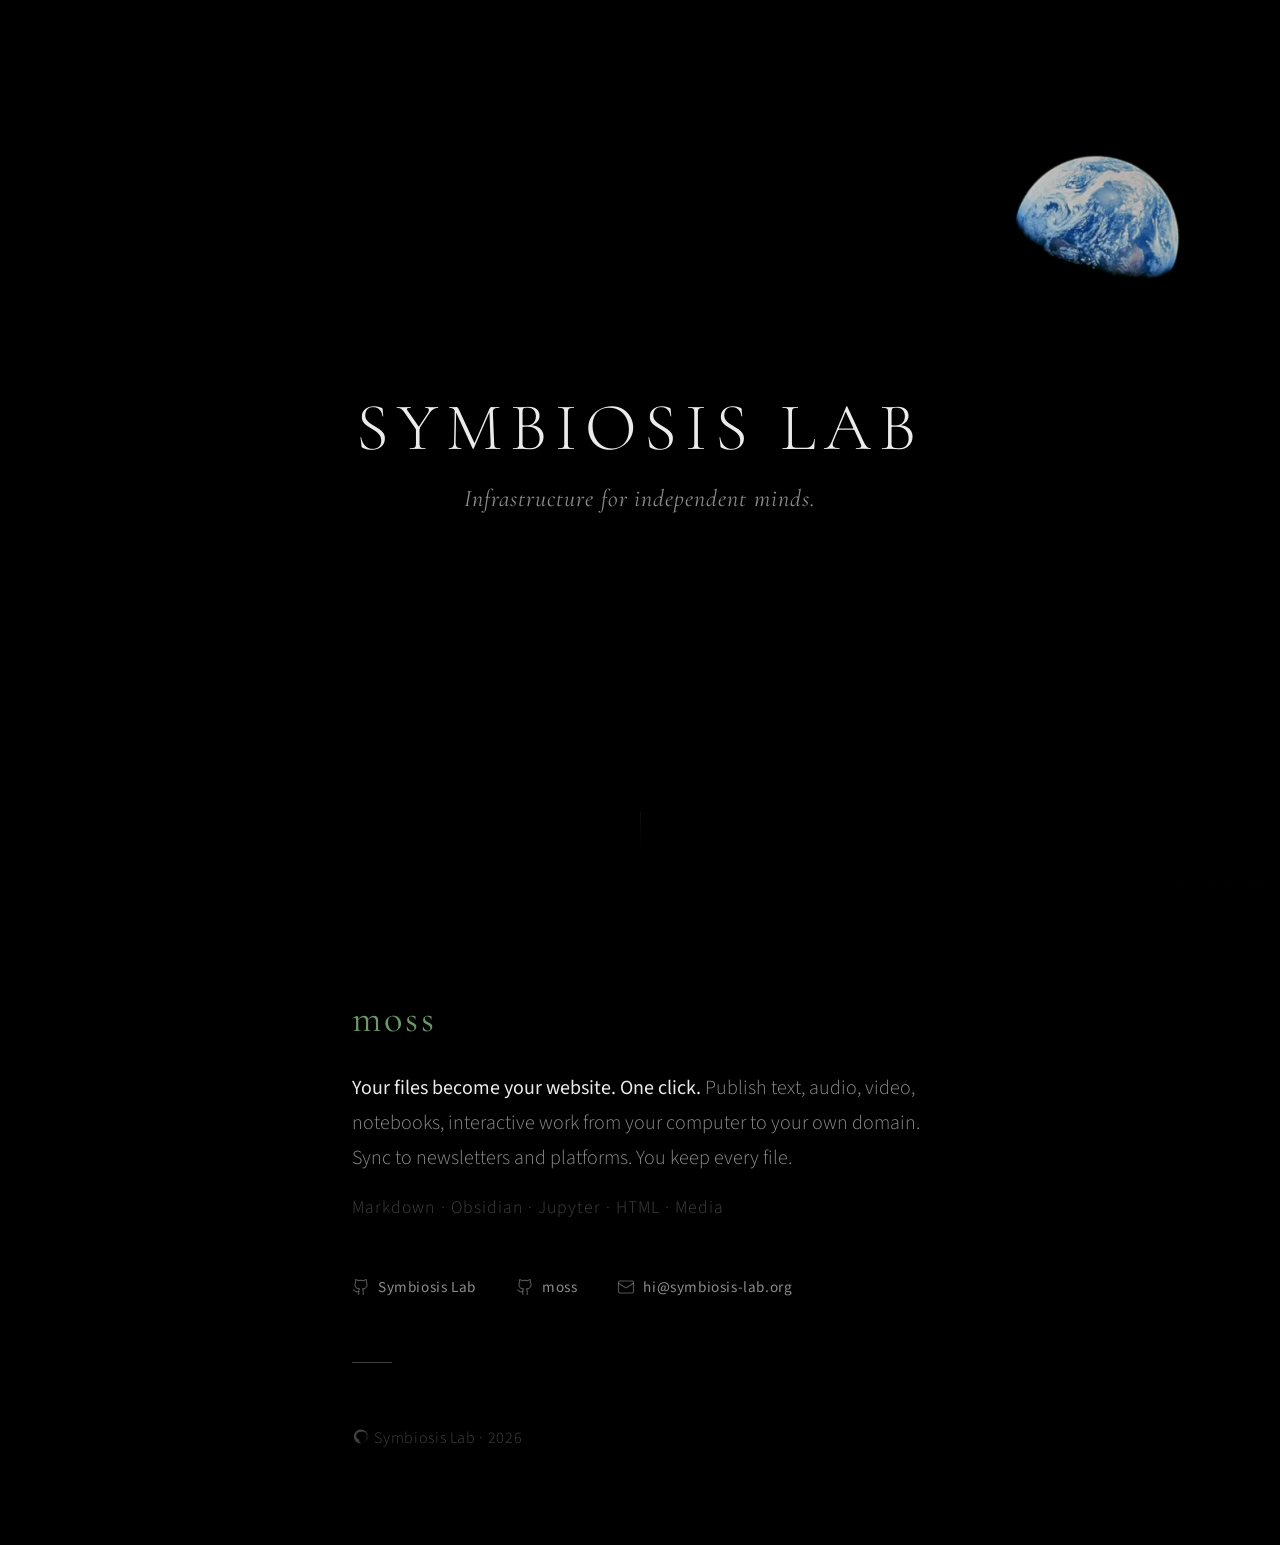
==== index.html @ ee3765fc "Increase mobile Ken Burns drift range for more visible motion Co-Authored-By: Claude Opus 4.6 (1M co" ====
<!DOCTYPE html>
<html lang="en">
<head>
<meta charset="UTF-8">
<meta name="viewport" content="width=device-width, initial-scale=1.0">
<title>Symbiosis Lab</title>
<meta name="description" content="Infrastructure for independent minds. Publish from your files to the world.">
<link rel="canonical" href="https://symbiosis-lab.org/">
<meta name="theme-color" content="#000000">
<meta property="og:title" content="Symbiosis Lab">
<meta property="og:description" content="Infrastructure for independent minds.">
<meta property="og:type" content="website">
<meta property="og:image" content="https://symbiosis-lab.org/og-image.jpg">
<meta property="og:url" content="https://symbiosis-lab.org">
<meta property="og:site_name" content="Symbiosis Lab">
<meta name="twitter:card" content="summary_large_image">
<meta name="twitter:title" content="Symbiosis Lab">
<meta name="twitter:description" content="Infrastructure for independent minds.">
<meta name="twitter:image" content="https://symbiosis-lab.org/og-image.jpg">
<script type="application/ld+json">
{"@context":"https://schema.org","@type":"Organization","name":"Symbiosis Lab","url":"https://symbiosis-lab.org","description":"Infrastructure for independent minds.","sameAs":["https://github.com/Symbiosis-Lab"]}
</script>
<link rel="icon" type="image/svg+xml" href="favicon.svg">
<link rel="icon" type="image/png" sizes="32x32" href="favicon-32.png">
<link rel="apple-touch-icon" href="apple-touch-icon.png">
<link rel="preconnect" href="https://fonts.googleapis.com">
<link rel="preconnect" href="https://fonts.gstatic.com" crossorigin>
<link href="https://fonts.googleapis.com/css2?family=Cormorant+Garamond:ital,wght@0,300;0,400;0,500;1,300;1,400&family=Source+Sans+3:wght@300;400;500&display=swap" rel="stylesheet">
<style>
  *, *::before, *::after { box-sizing: border-box; margin: 0; padding: 0; }

  :root {
    --color-white: rgba(255, 255, 255, 0.92);
    --color-white-dim: rgba(255, 255, 255, 0.55);
    --color-white-faint: rgba(255, 255, 255, 0.25);
    --color-moss: #6b9a6b;
    --color-moss-bright: #7db87d;
    --color-moss-dim: rgba(107, 154, 107, 0.5);
    --color-deep: #000000;
    --font-display: 'Cormorant Garamond', 'Georgia', serif;
    --font-body: 'Source Sans 3', 'Helvetica Neue', sans-serif;
  }

  html {
    scroll-behavior: smooth;
    -webkit-font-smoothing: antialiased;
    -moz-osx-font-smoothing: grayscale;
  }

  body {
    background: var(--color-deep);
    color: var(--color-white);
    overflow-x: hidden;
  }

  /* ── Hero ──────────────────────────────────────────────── */

  .hero {
    position: fixed;
    top: 0; left: 0;
    width: 100%; height: 100vh;
    z-index: 0;
    overflow: hidden;
  }

  .hero-image {
    position: absolute;
    inset: -15%;
    animation: kenburns 20s ease-in-out infinite alternate;
    will-change: transform;
    background-color: #000000;
    background-image: url('earthrise.webp');
    background-size: cover;
    background-position: center;
  }

  @keyframes kenburns {
    0%   { transform: scale(1.0) translate(0, 0); }
    100% { transform: scale(1.12) translate(-5%, 3%); }
  }

  .hero-vignette {
    position: absolute;
    inset: 0;
    background:
      radial-gradient(ellipse at 45% 55%, transparent 30%, rgba(0,0,0,0.45) 100%),
      linear-gradient(to top, rgba(0,0,0,0.5) 0%, transparent 40%);
    z-index: 1;
  }

  .hero-content {
    position: relative;
    z-index: 2;
    height: 100%;
    display: flex;
    flex-direction: column;
    justify-content: center;
    align-items: center;
    padding: 0 2rem;
    text-align: center;
  }

  .hero-name {
    font-family: var(--font-display);
    font-weight: 300;
    font-size: clamp(2.4rem, 6vw, 4.2rem);
    letter-spacing: 0.12em;
    text-transform: uppercase;
    color: var(--color-white);
    opacity: 0;
    animation: fadeUp 1.2s cubic-bezier(0.16, 1, 0.3, 1) 0.3s forwards;
  }

  .hero-tagline {
    font-family: var(--font-display);
    font-weight: 400;
    font-style: italic;
    font-size: clamp(1.1rem, 2.5vw, 1.5rem);
    color: var(--color-white-dim);
    margin-top: 1rem;
    letter-spacing: 0.04em;
    opacity: 0;
    animation: fadeUp 1.2s cubic-bezier(0.16, 1, 0.3, 1) 0.8s forwards;
  }

  .scroll-indicator {
    position: absolute;
    bottom: 2.5rem;
    left: 50%;
    transform: translateX(-50%);
    z-index: 2;
    opacity: 0;
    animation: fadeIn 1s ease 2s forwards;
  }

  .scroll-line {
    width: 1px;
    height: 48px;
    background: linear-gradient(to bottom, var(--color-white-faint), transparent);
    animation: pulse-line 2.5s ease-in-out infinite;
  }

  @keyframes pulse-line {
    0%, 100% { opacity: 0.4; transform: scaleY(1); }
    50%      { opacity: 0.8; transform: scaleY(1.2); transform-origin: top; }
  }

  /* ── Spacer ────────────────────────────────────────────── */

  .hero-spacer {
    height: 100vh;
    position: relative;
    z-index: 0;
  }

  /* ── Content panel ─────────────────────────────────────── */

  .content {
    position: relative;
    z-index: 2;
    background: var(--color-deep);
  }

  .content::before {
    content: '';
    position: absolute;
    top: -40vh;
    left: 0; right: 0;
    height: 40vh;
    background: linear-gradient(to bottom, transparent, var(--color-deep));
    pointer-events: none;
  }

  .content-inner {
    max-width: 640px;
    margin: 0 auto;
    padding: 6rem 2rem 5rem;
  }

  /* ── moss section ──────────────────────────────────────── */

  .moss-name {
    font-family: var(--font-display);
    font-weight: 400;
    font-size: 2.4rem;
    letter-spacing: 0.08em;
    color: var(--color-moss);
    margin-bottom: 1.8rem;
    opacity: 0;
    transform: translateY(24px);
    transition: opacity 0.8s ease, transform 0.8s ease;
  }

  .moss-desc {
    font-family: var(--font-body);
    font-weight: 300;
    font-size: 1.25rem;
    line-height: 1.75;
    color: var(--color-white-dim);
    margin-bottom: 1.2rem;
    opacity: 0;
    transform: translateY(24px);
    transition: opacity 0.8s ease 0.15s, transform 0.8s ease 0.15s;
  }

  .moss-desc strong {
    color: var(--color-white);
    font-weight: 400;
  }

  .moss-formats {
    font-family: var(--font-body);
    font-weight: 300;
    font-size: 1.1rem;
    color: var(--color-white-faint);
    letter-spacing: 0.06em;
    margin-bottom: 3.5rem;
    opacity: 0;
    transform: translateY(24px);
    transition: opacity 0.8s ease 0.3s, transform 0.8s ease 0.3s;
  }

  /* ── Links ─────────────────────────────────────────────── */

  .links {
    display: flex;
    gap: 2.5rem;
    flex-wrap: wrap;
    opacity: 0;
    transform: translateY(24px);
    transition: opacity 0.8s ease 0.45s, transform 0.8s ease 0.45s;
  }

  .links a {
    font-family: var(--font-body);
    font-weight: 400;
    font-size: 0.95rem;
    letter-spacing: 0.04em;
    color: var(--color-white-dim);
    text-decoration: none;
    display: flex;
    align-items: center;
    gap: 0.5rem;
    transition: color 0.25s ease;
  }

  .links a:hover {
    color: var(--color-moss-bright);
  }

  .links a svg {
    width: 18px;
    height: 18px;
    opacity: 0.6;
    transition: opacity 0.25s ease;
  }

  .links a:hover svg {
    opacity: 1;
  }

  /* ── Divider ───────────────────────────────────────────── */

  .separator {
    width: 40px;
    height: 1px;
    background: var(--color-white-faint);
    margin: 4rem 0;
    opacity: 0;
    transition: opacity 0.8s ease 0.5s;
  }

  /* ── Footer ────────────────────────────────────────────── */

  .footer {
    font-family: var(--font-body);
    font-weight: 300;
    font-size: 1rem;
    color: var(--color-white-faint);
    letter-spacing: 0.04em;
    padding-bottom: 1rem;
    opacity: 0;
    transition: opacity 0.8s ease 0.55s;
  }

  .footer-logo {
    height: 1.1em;
    width: auto;
    vertical-align: -0.15em;
    margin-right: 0.3rem;
    filter: brightness(0) invert(1);
    opacity: 0.25;
    transition: opacity 0.25s;
  }

  .footer a:hover .footer-logo {
    opacity: 0.5;
  }

  .footer a {
    color: var(--color-white-faint);
    text-decoration: none;
    transition: color 0.25s;
  }
  .footer a:hover {
    color: var(--color-moss-dim);
  }

  /* ── Reveal state ──────────────────────────────────────── */

  .revealed .moss-name,
  .revealed .moss-desc,
  .revealed .moss-formats,
  .revealed .links,
  .revealed .separator,
  .revealed .footer {
    opacity: 1;
    transform: translateY(0);
  }

  /* ── Animations ────────────────────────────────────────── */

  @keyframes fadeUp {
    from { opacity: 0; transform: translateY(20px); }
    to   { opacity: 1; transform: translateY(0); }
  }

  @keyframes fadeIn {
    from { opacity: 0; }
    to   { opacity: 1; }
  }

  /* ── Responsive ────────────────────────────────────────── */

  @media (max-width: 600px) {
    .hero-image {
      background-size: auto 130%;
      background-position: 73% 26%;
      animation-name: kenburns-mobile;
      animation-duration: 16s;
    }
    @keyframes kenburns-mobile {
      0%   { transform: scale(1.0) translate(0, 0); }
      100% { transform: scale(1.18) translate(-8%, 5%); }
    }
    .content-inner {
      padding: 4rem 1.5rem 3.5rem;
    }
    .links {
      gap: 1.5rem;
    }
  }

  .image-credit {
    position: fixed;
    bottom: 8px;
    right: 12px;
    font-family: var(--font-body);
    font-size: 0.6rem;
    color: rgba(255,255,255,0.15);
    z-index: 1;
    letter-spacing: 0.02em;
    transition: color 0.3s;
  }
  .image-credit:hover {
    color: rgba(255,255,255,0.4);
  }
  .image-credit a {
    color: inherit;
    text-decoration: none;
  }
</style>
</head>
<body>

  <section class="hero" aria-label="Hero">
    <div class="hero-image"></div>
    <div class="hero-vignette"></div>
    <div class="hero-content">
      <h1 class="hero-name">Symbiosis Lab</h1>
      <p class="hero-tagline">Infrastructure for independent minds.</p>
    </div>
    <div class="scroll-indicator">
      <div class="scroll-line"></div>
    </div>
  </section>

  <div class="hero-spacer"></div>

  <section class="content" id="content">
    <div class="content-inner" id="contentInner">

      <h2 class="moss-name">moss</h2>

      <p class="moss-desc">
        <strong>Your files become your website. One click.</strong>
        Publish text, audio, video, notebooks, interactive work from your
        computer to your own domain. Sync to newsletters and platforms.
        You keep every file.
      </p>

      <p class="moss-formats">
        Markdown · Obsidian · Jupyter · HTML · Media
      </p>

      <nav class="links" aria-label="External links">
        <a href="https://github.com/Symbiosis-Lab" target="_blank" rel="noopener">
          <svg viewBox="0 0 24 24" fill="none" stroke="currentColor" stroke-width="1.5" stroke-linecap="round" stroke-linejoin="round"><path d="M15 22v-4a4.8 4.8 0 0 0-1-3.5c3 0 6-2 6-5.5.08-1.25-.27-2.48-1-3.5.28-1.15.28-2.35 0-3.5 0 0-1 0-3 1.5-2.64-.5-5.36-.5-8 0C6 2 5 2 5 2c-.3 1.15-.3 2.35 0 3.5A5.403 5.403 0 0 0 4 9c0 3.5 3 5.5 6 5.5-.39.49-.68 1.05-.85 1.65-.17.6-.22 1.23-.15 1.85v4"/><path d="M9 18c-4.51 2-5-2-7-2"/></svg>
          Symbiosis Lab
        </a>
        <a href="https://github.com/Symbiosis-Lab/moss-releases" target="_blank" rel="noopener">
          <svg viewBox="0 0 24 24" fill="none" stroke="currentColor" stroke-width="1.5" stroke-linecap="round" stroke-linejoin="round"><path d="M15 22v-4a4.8 4.8 0 0 0-1-3.5c3 0 6-2 6-5.5.08-1.25-.27-2.48-1-3.5.28-1.15.28-2.35 0-3.5 0 0-1 0-3 1.5-2.64-.5-5.36-.5-8 0C6 2 5 2 5 2c-.3 1.15-.3 2.35 0 3.5A5.403 5.403 0 0 0 4 9c0 3.5 3 5.5 6 5.5-.39.49-.68 1.05-.85 1.65-.17.6-.22 1.23-.15 1.85v4"/><path d="M9 18c-4.51 2-5-2-7-2"/></svg>
          moss
        </a>
        <a href="mailto:hi@symbiosis-lab.org">
          <svg viewBox="0 0 24 24" fill="none" stroke="currentColor" stroke-width="1.5" stroke-linecap="round" stroke-linejoin="round"><rect width="20" height="16" x="2" y="4" rx="2"/><path d="m22 7-8.97 5.7a1.94 1.94 0 0 1-2.06 0L2 7"/></svg>
          hi@symbiosis-lab.org
        </a>
      </nav>

      <div class="separator"></div>

      <footer class="footer">
        <a href="https://github.com/Symbiosis-Lab"><img src="favicon.svg" alt="Symbiosis Lab" class="footer-logo">Symbiosis Lab</a> · 2026
      </footer>

    </div>
  </section>

  <span class="image-credit">
    <a href="https://www.nasa.gov/image-article/apollo-8-earthrise/" target="_blank" rel="noopener">
      Earthrise · Apollo 8 · NASA
    </a>
  </span>

<script>
  const inner = document.getElementById('contentInner');
  const observer = new IntersectionObserver(
    ([entry]) => {
      if (entry.isIntersecting) {
        inner.classList.add('revealed');
        observer.disconnect();
      }
    },
    { threshold: 0.15 }
  );
  observer.observe(inner);

  const scrollIndicator = document.querySelector('.scroll-indicator');
  const heroImage = document.querySelector('.hero-image');
  let ticking = false;
  window.addEventListener('scroll', () => {
    if (!ticking) {
      requestAnimationFrame(() => {
        const scrollY = window.scrollY;
        const vh = window.innerHeight;
        scrollIndicator.style.opacity = Math.max(0, 1 - scrollY / 300);
        // Fade Earth as user scrolls through the hero spacer
        heroImage.style.opacity = Math.max(0, 1 - scrollY / (vh * 0.8));
        ticking = false;
      });
      ticking = true;
    }
  });
</script>

</body>
</html>
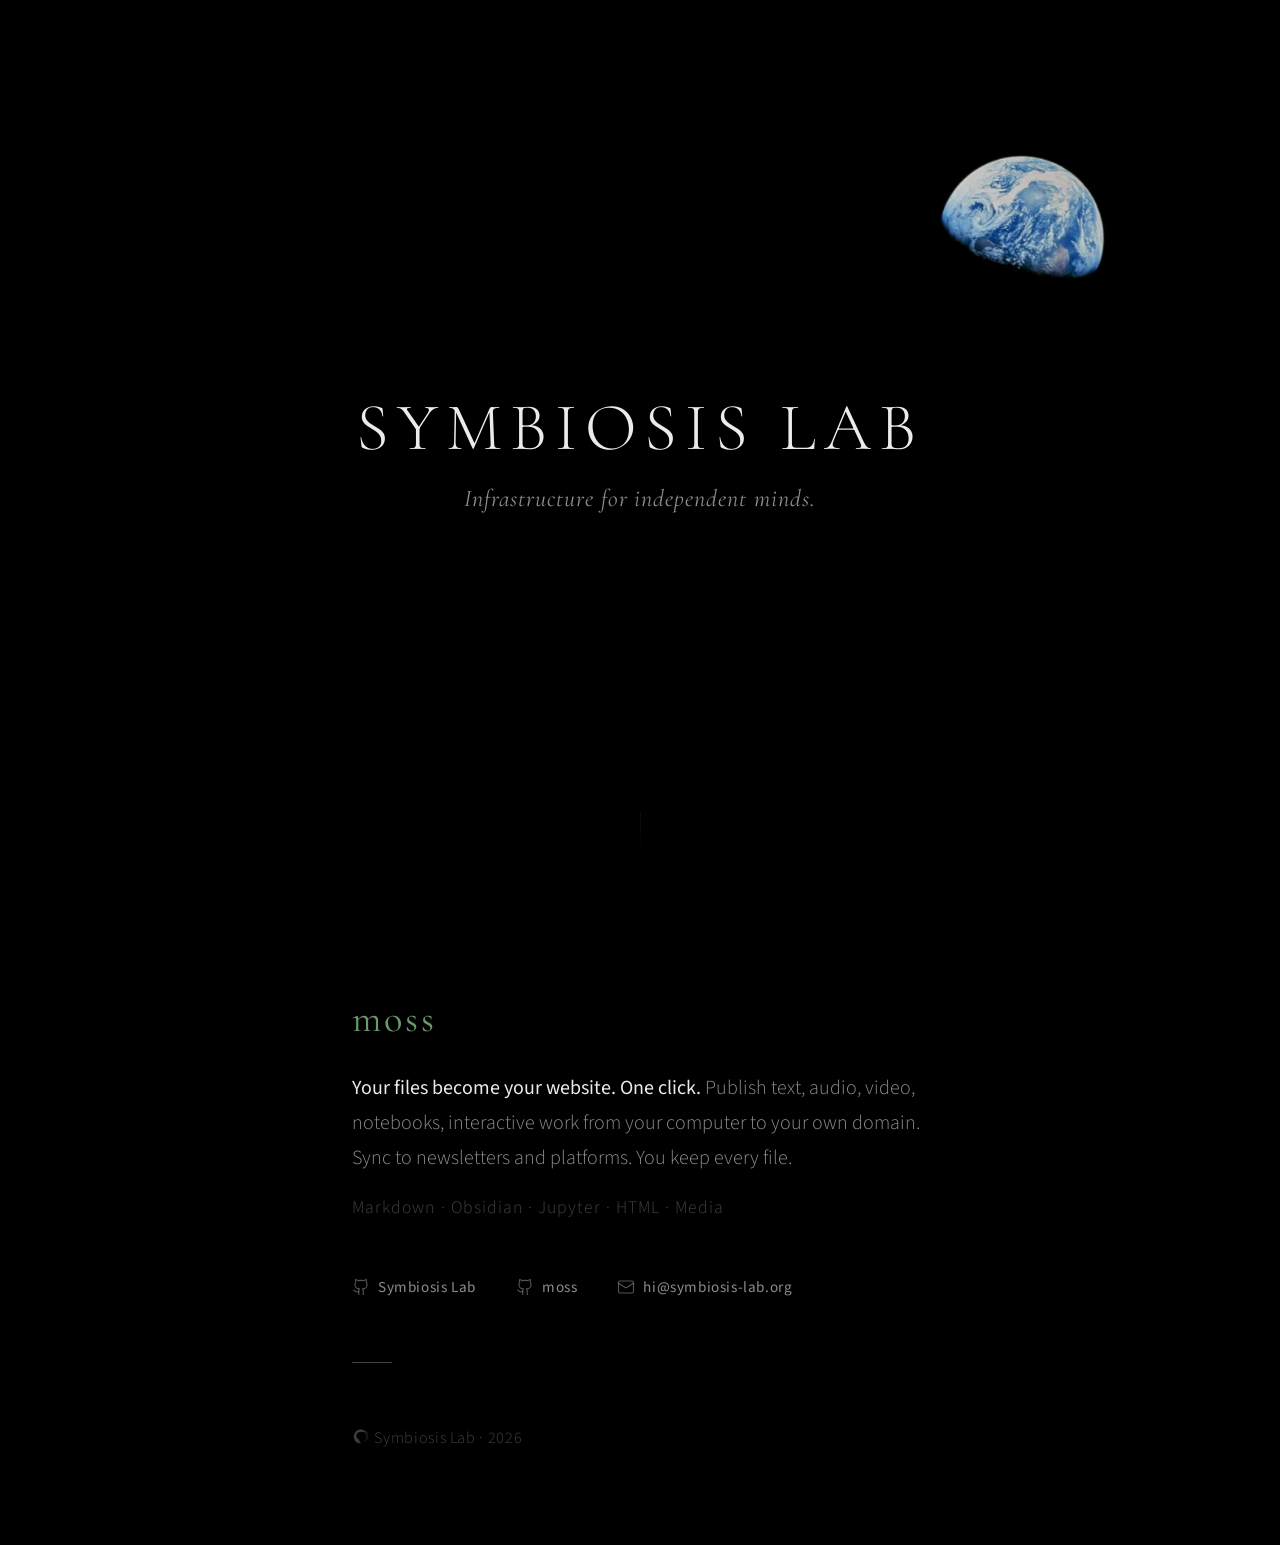
==== commit 131281b5: "Make Earth position responsive and speed up Ken Burns animation Anchor background-position on Earth " ====
--- a/index.html
+++ b/index.html
@@ -66,12 +66,12 @@
   .hero-image {
     position: absolute;
     inset: -15%;
-    animation: kenburns 20s ease-in-out infinite alternate;
+    animation: kenburns 12s ease-in-out infinite alternate;
     will-change: transform;
     background-color: #000000;
     background-image: url('earthrise.webp');
     background-size: cover;
-    background-position: center;
+    background-position: 68% 25%;
   }
 
   @keyframes kenburns {
@@ -334,14 +334,7 @@
 
   @media (max-width: 600px) {
     .hero-image {
-      background-size: auto 130%;
-      background-position: 73% 26%;
-      animation-name: kenburns-mobile;
-      animation-duration: 16s;
-    }
-    @keyframes kenburns-mobile {
-      0%   { transform: scale(1.0) translate(0, 0); }
-      100% { transform: scale(1.18) translate(-8%, 5%); }
+      background-position: 73% 25%;
     }
     .content-inner {
       padding: 4rem 1.5rem 3.5rem;
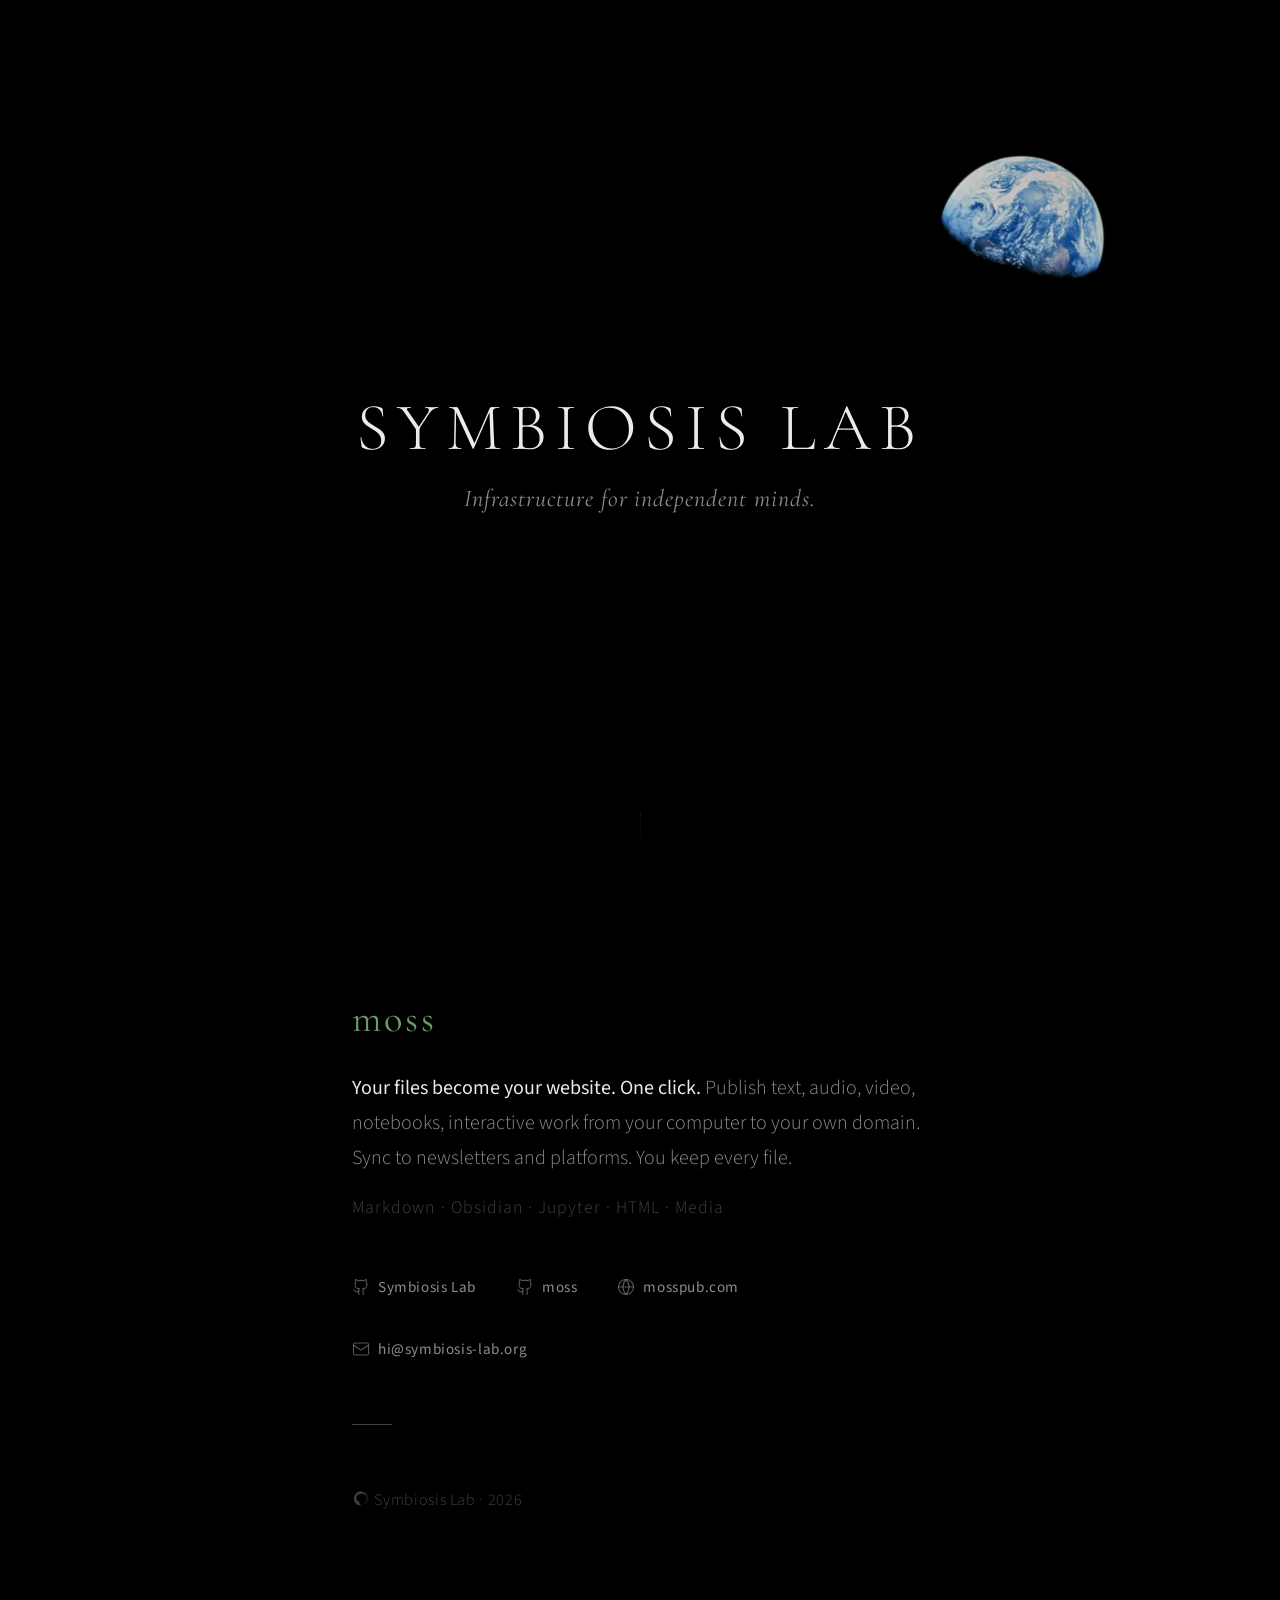
==== commit 1c21fcff: "Add mosspub.com link to landing page Co-Authored-By: Claude Opus 4.6 (1M context) <noreply@anthropic" ====
--- a/index.html
+++ b/index.html
@@ -405,6 +405,10 @@
           <svg viewBox="0 0 24 24" fill="none" stroke="currentColor" stroke-width="1.5" stroke-linecap="round" stroke-linejoin="round"><path d="M15 22v-4a4.8 4.8 0 0 0-1-3.5c3 0 6-2 6-5.5.08-1.25-.27-2.48-1-3.5.28-1.15.28-2.35 0-3.5 0 0-1 0-3 1.5-2.64-.5-5.36-.5-8 0C6 2 5 2 5 2c-.3 1.15-.3 2.35 0 3.5A5.403 5.403 0 0 0 4 9c0 3.5 3 5.5 6 5.5-.39.49-.68 1.05-.85 1.65-.17.6-.22 1.23-.15 1.85v4"/><path d="M9 18c-4.51 2-5-2-7-2"/></svg>
           moss
         </a>
+        <a href="https://mosspub.com" target="_blank" rel="noopener">
+          <svg viewBox="0 0 24 24" fill="none" stroke="currentColor" stroke-width="1.5" stroke-linecap="round" stroke-linejoin="round"><circle cx="12" cy="12" r="10"/><path d="M12 2a14.5 14.5 0 0 0 0 20 14.5 14.5 0 0 0 0-20"/><path d="M2 12h20"/></svg>
+          mosspub.com
+        </a>
         <a href="mailto:hi@symbiosis-lab.org">
           <svg viewBox="0 0 24 24" fill="none" stroke="currentColor" stroke-width="1.5" stroke-linecap="round" stroke-linejoin="round"><rect width="20" height="16" x="2" y="4" rx="2"/><path d="m22 7-8.97 5.7a1.94 1.94 0 0 1-2.06 0L2 7"/></svg>
           hi@symbiosis-lab.org
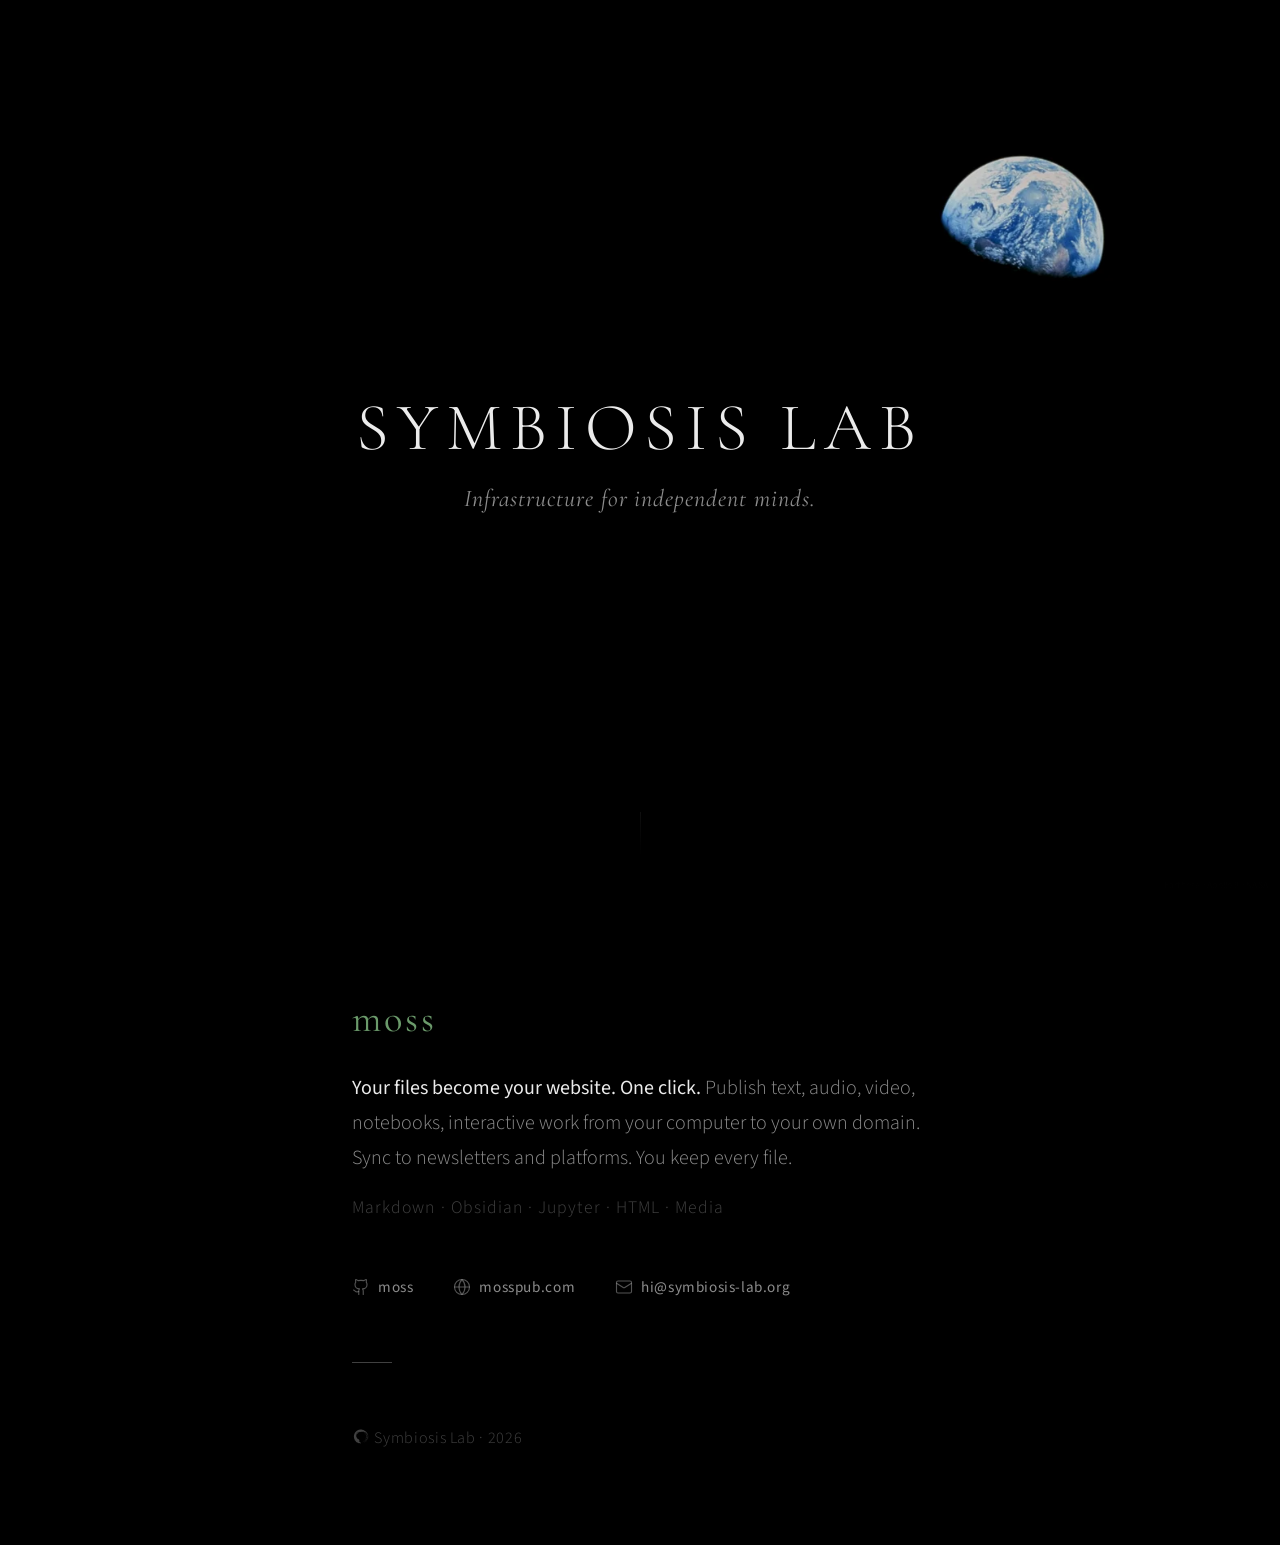
==== commit 3ad515a2: "Move Symbiosis Lab GitHub link to footer only Co-Authored-By: Claude Opus 4.6 (1M context) <noreply@" ====
--- a/index.html
+++ b/index.html
@@ -397,10 +397,6 @@
       </p>
 
       <nav class="links" aria-label="External links">
-        <a href="https://github.com/Symbiosis-Lab" target="_blank" rel="noopener">
-          <svg viewBox="0 0 24 24" fill="none" stroke="currentColor" stroke-width="1.5" stroke-linecap="round" stroke-linejoin="round"><path d="M15 22v-4a4.8 4.8 0 0 0-1-3.5c3 0 6-2 6-5.5.08-1.25-.27-2.48-1-3.5.28-1.15.28-2.35 0-3.5 0 0-1 0-3 1.5-2.64-.5-5.36-.5-8 0C6 2 5 2 5 2c-.3 1.15-.3 2.35 0 3.5A5.403 5.403 0 0 0 4 9c0 3.5 3 5.5 6 5.5-.39.49-.68 1.05-.85 1.65-.17.6-.22 1.23-.15 1.85v4"/><path d="M9 18c-4.51 2-5-2-7-2"/></svg>
-          Symbiosis Lab
-        </a>
         <a href="https://github.com/Symbiosis-Lab/moss-releases" target="_blank" rel="noopener">
           <svg viewBox="0 0 24 24" fill="none" stroke="currentColor" stroke-width="1.5" stroke-linecap="round" stroke-linejoin="round"><path d="M15 22v-4a4.8 4.8 0 0 0-1-3.5c3 0 6-2 6-5.5.08-1.25-.27-2.48-1-3.5.28-1.15.28-2.35 0-3.5 0 0-1 0-3 1.5-2.64-.5-5.36-.5-8 0C6 2 5 2 5 2c-.3 1.15-.3 2.35 0 3.5A5.403 5.403 0 0 0 4 9c0 3.5 3 5.5 6 5.5-.39.49-.68 1.05-.85 1.65-.17.6-.22 1.23-.15 1.85v4"/><path d="M9 18c-4.51 2-5-2-7-2"/></svg>
           moss
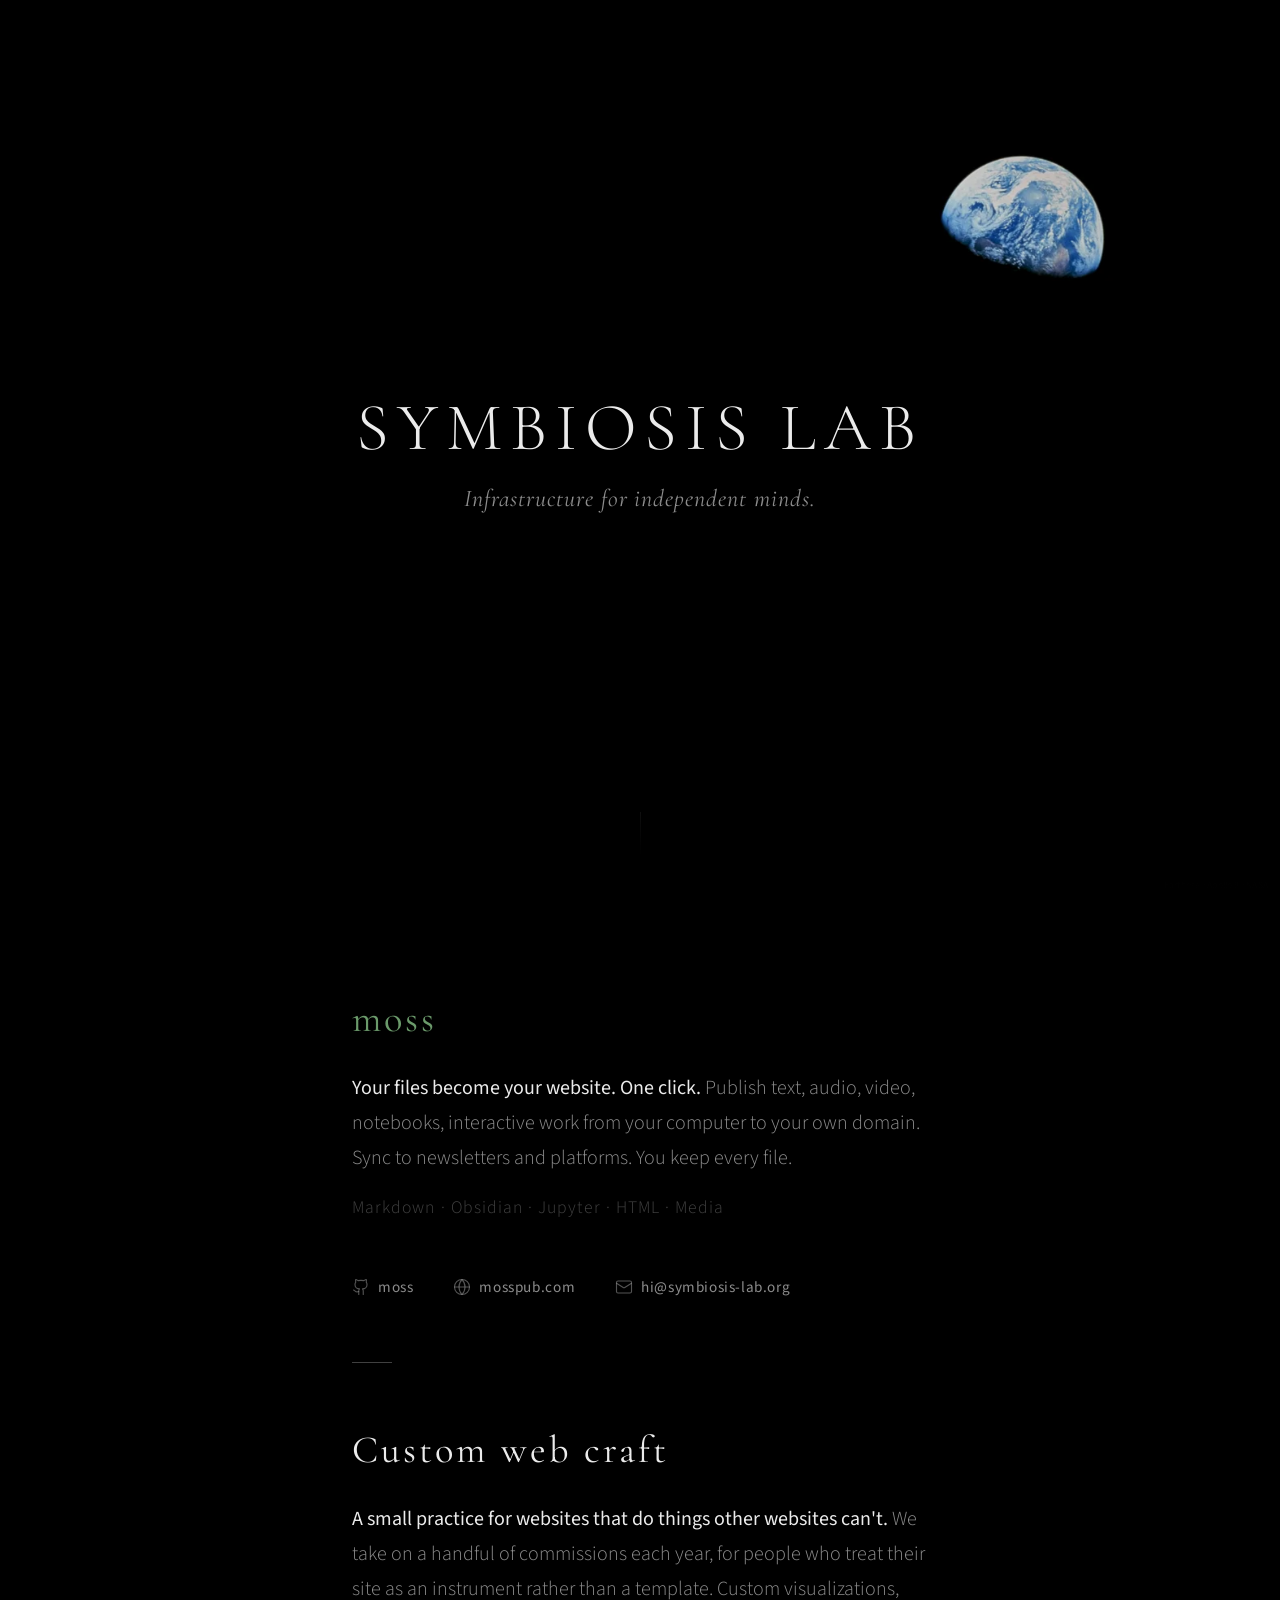
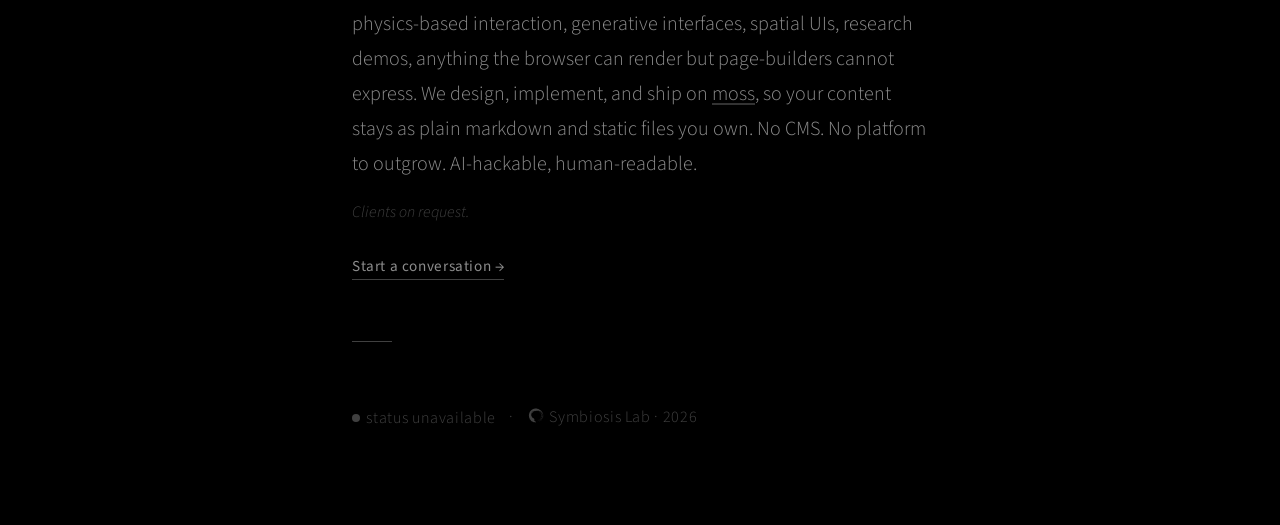
==== commit 2f87db0e: "Add Custom web craft section and status page Landing page: - New "Custom web craft" section between " ====
--- a/index.html
+++ b/index.html
@@ -259,6 +259,91 @@
     opacity: 1;
   }
 
+  /* ── Custom work section ──────────────────────────────── */
+
+  .work-separator {
+    width: 40px;
+    height: 1px;
+    background: var(--color-white-faint);
+    margin: 4rem 0;
+    opacity: 0;
+    transition: opacity 0.8s ease 0.5s;
+  }
+
+  .work-name {
+    font-family: var(--font-display);
+    font-weight: 400;
+    font-size: 2.4rem;
+    letter-spacing: 0.08em;
+    color: var(--color-white);
+    margin-bottom: 1.8rem;
+    opacity: 0;
+    transform: translateY(24px);
+    transition: opacity 0.8s ease 0.55s, transform 0.8s ease 0.55s;
+  }
+
+  .work-desc {
+    font-family: var(--font-body);
+    font-weight: 300;
+    font-size: 1.25rem;
+    line-height: 1.75;
+    color: var(--color-white-dim);
+    margin-bottom: 1.2rem;
+    opacity: 0;
+    transform: translateY(24px);
+    transition: opacity 0.8s ease 0.7s, transform 0.8s ease 0.7s;
+  }
+
+  .work-desc strong {
+    color: var(--color-white);
+    font-weight: 400;
+  }
+
+  .work-desc .inline-link {
+    color: inherit;
+    text-decoration: underline;
+    text-decoration-color: rgba(255,255,255,0.2);
+    text-underline-offset: 3px;
+    transition: text-decoration-color 0.25s ease, color 0.25s ease;
+  }
+  .work-desc .inline-link:hover {
+    color: var(--color-moss-bright);
+    text-decoration-color: var(--color-moss-bright);
+  }
+
+  .work-clients {
+    font-family: var(--font-body);
+    font-weight: 300;
+    font-style: italic;
+    font-size: 1rem;
+    color: var(--color-white-faint);
+    margin-bottom: 2rem;
+    opacity: 0;
+    transform: translateY(24px);
+    transition: opacity 0.8s ease 0.85s, transform 0.8s ease 0.85s;
+  }
+
+  .work-cta {
+    opacity: 0;
+    transform: translateY(24px);
+    transition: opacity 0.8s ease 1s, transform 0.8s ease 1s;
+  }
+  .work-cta a {
+    font-family: var(--font-body);
+    font-weight: 400;
+    font-size: 0.95rem;
+    letter-spacing: 0.04em;
+    color: var(--color-white-dim);
+    text-decoration: none;
+    border-bottom: 1px solid var(--color-white-faint);
+    padding-bottom: 2px;
+    transition: color 0.25s ease, border-color 0.25s ease;
+  }
+  .work-cta a:hover {
+    color: var(--color-moss-bright);
+    border-color: var(--color-moss-bright);
+  }
+
   /* ── Divider ───────────────────────────────────────────── */
 
   .separator {
@@ -306,12 +391,47 @@
     color: var(--color-moss-dim);
   }
 
+  /* ── Status pill ───────────────────────────────────────── */
+
+  .status-pill {
+    display: inline-flex;
+    align-items: center;
+    gap: 0.4rem;
+    color: var(--color-white-faint);
+    text-decoration: none;
+    margin-right: 0.6rem;
+    transition: color 0.25s ease;
+  }
+  .status-pill:hover { color: var(--color-moss-bright); }
+
+  .status-pill .dot {
+    width: 0.5rem;
+    height: 0.5rem;
+    border-radius: 50%;
+    background: var(--color-white-faint);
+    transition: background 0.4s ease;
+    flex-shrink: 0;
+  }
+  .status-pill[data-status="ok"] .dot { background: var(--color-moss-bright); }
+  .status-pill[data-status="degraded"] .dot { background: #d4a355; }
+  .status-pill[data-status="down"] .dot { background: #c86b5c; }
+
+  .status-pill-sep {
+    color: var(--color-white-faint);
+    margin-right: 0.6rem;
+  }
+
   /* ── Reveal state ──────────────────────────────────────── */
 
   .revealed .moss-name,
   .revealed .moss-desc,
   .revealed .moss-formats,
   .revealed .links,
+  .revealed .work-separator,
+  .revealed .work-name,
+  .revealed .work-desc,
+  .revealed .work-clients,
+  .revealed .work-cta,
   .revealed .separator,
   .revealed .footer {
     opacity: 1;
@@ -411,9 +531,35 @@
         </a>
       </nav>
 
+      <div class="work-separator"></div>
+
+      <h2 class="work-name">Custom web craft</h2>
+
+      <p class="work-desc">
+        <strong>A small practice for websites that do things other websites can't.</strong>
+        We take on a handful of commissions each year, for people who treat their site
+        as an instrument rather than a template. Custom visualizations, physics-based
+        interaction, generative interfaces, spatial UIs, research demos, anything the
+        browser can render but page-builders cannot express. We design, implement, and
+        ship on <a class="inline-link" href="https://github.com/Symbiosis-Lab/moss-releases">moss</a>,
+        so your content stays as plain markdown and static files you own. No CMS.
+        No platform to outgrow. AI-hackable, human-readable.
+      </p>
+
+      <p class="work-clients">Clients on request.</p>
+
+      <p class="work-cta">
+        <a href="mailto:hi@symbiosis-lab.org">Start a conversation &rarr;</a>
+      </p>
+
       <div class="separator"></div>
 
       <footer class="footer">
+        <a class="status-pill" id="statusPill" href="/status.html" data-status="unknown" aria-label="Service status">
+          <span class="dot"></span>
+          <span id="statusLabel">checking</span>
+        </a>
+        <span class="status-pill-sep">·</span>
         <a href="https://github.com/Symbiosis-Lab"><img src="favicon.svg" alt="Symbiosis Lab" class="footer-logo">Symbiosis Lab</a> · 2026
       </footer>
 
@@ -455,6 +601,46 @@
       ticking = true;
     }
   });
+
+  // Status pill: fetch Gatus JSON, filter to group: production, render.
+  // Leaves the pill as "unknown / checking" if the API is unreachable
+  // rather than flashing red — a transient network blip should not look
+  // like an outage.
+  (async () => {
+    const pill = document.getElementById('statusPill');
+    const label = document.getElementById('statusLabel');
+    if (!pill) return;
+    try {
+      const ctrl = new AbortController();
+      const timer = setTimeout(() => ctrl.abort(), 3000);
+      const res = await fetch('https://api.mosspub.com/status/api/v1/endpoints/statuses', {
+        signal: ctrl.signal,
+        cache: 'no-store',
+      });
+      clearTimeout(timer);
+      if (!res.ok) throw new Error();
+      const data = await res.json();
+      const production = data.filter(e => e.group === 'production');
+      let anyDown = false, anyDegraded = false;
+      for (const ep of production) {
+        const results = ep.results || [];
+        const latest = results[results.length - 1];
+        if (!latest) continue;
+        if (!latest.success) {
+          const tail = results.slice(-5);
+          if (tail.some(r => r.success)) anyDegraded = true;
+          else anyDown = true;
+        }
+      }
+      const status = anyDown ? 'down' : anyDegraded ? 'degraded' : 'ok';
+      const labelText = { ok: 'operational', degraded: 'degraded', down: 'offline' }[status];
+      pill.setAttribute('data-status', status);
+      label.textContent = labelText;
+    } catch (_) {
+      pill.setAttribute('data-status', 'unknown');
+      label.textContent = 'status unavailable';
+    }
+  })();
 </script>
 
 </body>
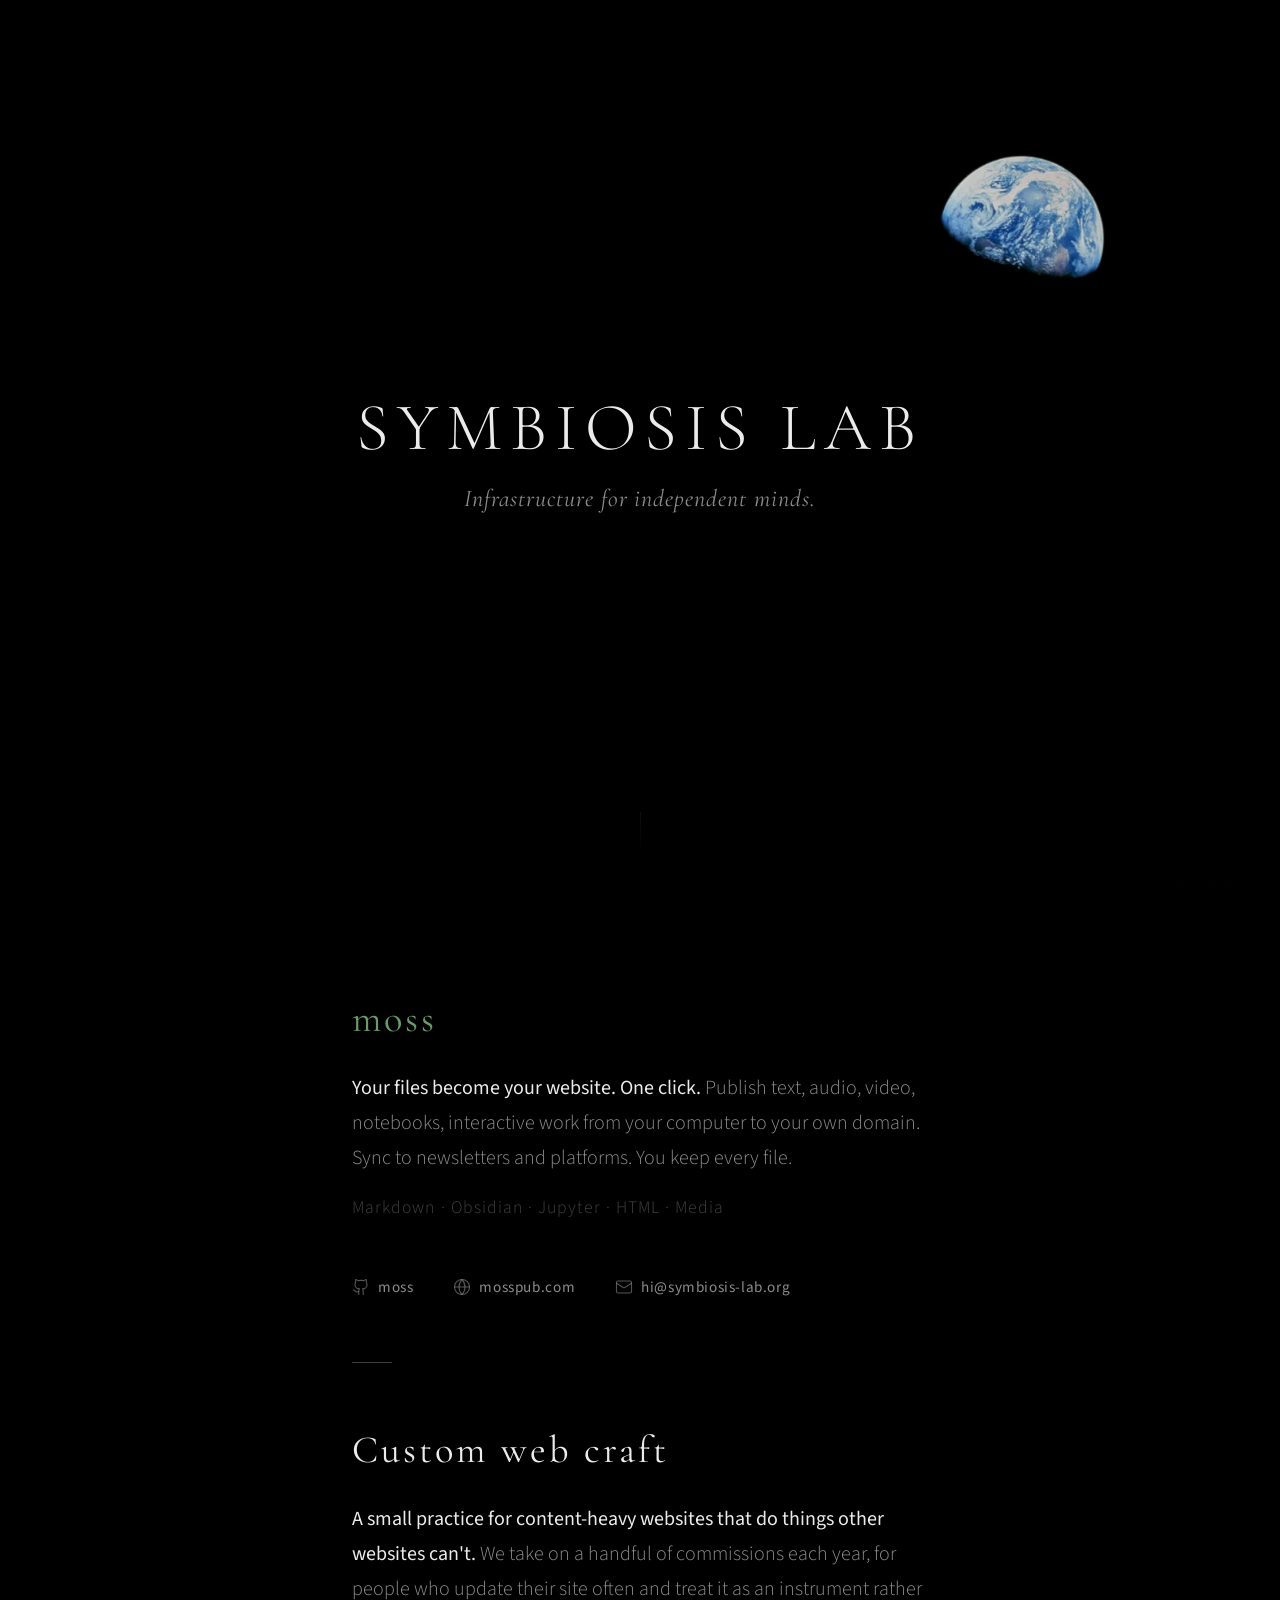
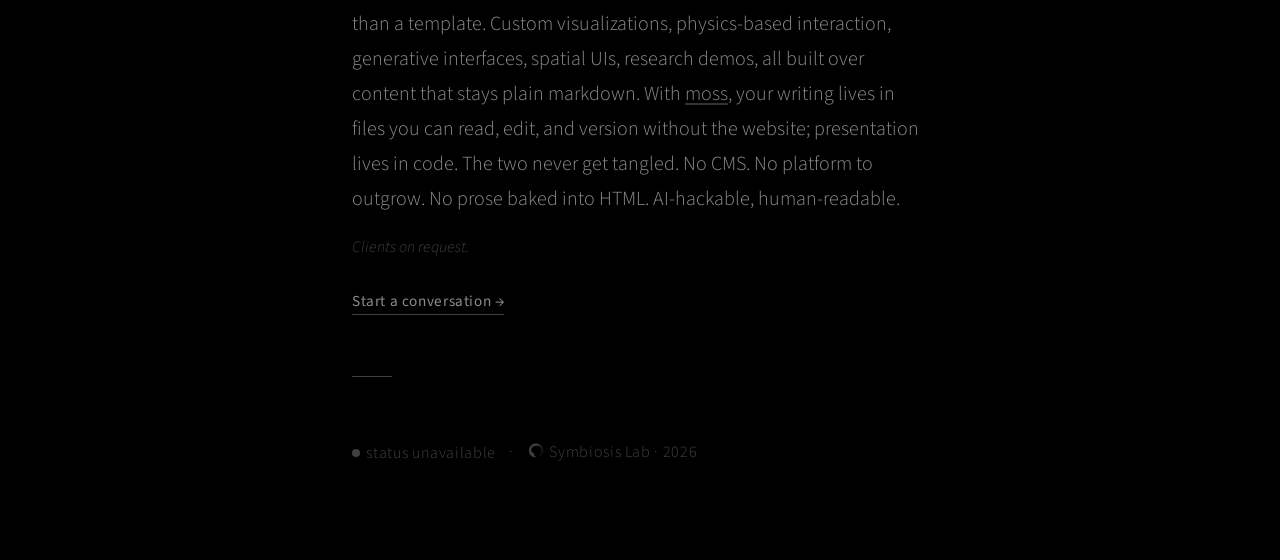
==== commit 793cbe20: "Shift Custom web craft copy toward content-heavy, human-readable content" ====
--- a/index.html
+++ b/index.html
@@ -536,14 +536,15 @@
       <h2 class="work-name">Custom web craft</h2>
 
       <p class="work-desc">
-        <strong>A small practice for websites that do things other websites can't.</strong>
-        We take on a handful of commissions each year, for people who treat their site
-        as an instrument rather than a template. Custom visualizations, physics-based
-        interaction, generative interfaces, spatial UIs, research demos, anything the
-        browser can render but page-builders cannot express. We design, implement, and
-        ship on <a class="inline-link" href="https://github.com/Symbiosis-Lab/moss-releases">moss</a>,
-        so your content stays as plain markdown and static files you own. No CMS.
-        No platform to outgrow. AI-hackable, human-readable.
+        <strong>A small practice for content-heavy websites that do things other websites can't.</strong>
+        We take on a handful of commissions each year, for people who update their site
+        often and treat it as an instrument rather than a template. Custom visualizations,
+        physics-based interaction, generative interfaces, spatial UIs, research demos,
+        all built over content that stays plain markdown. With
+        <a class="inline-link" href="https://github.com/Symbiosis-Lab/moss-releases">moss</a>,
+        your writing lives in files you can read, edit, and version without the website;
+        presentation lives in code. The two never get tangled. No CMS. No platform to
+        outgrow. No prose baked into HTML. AI-hackable, human-readable.
       </p>
 
       <p class="work-clients">Clients on request.</p>
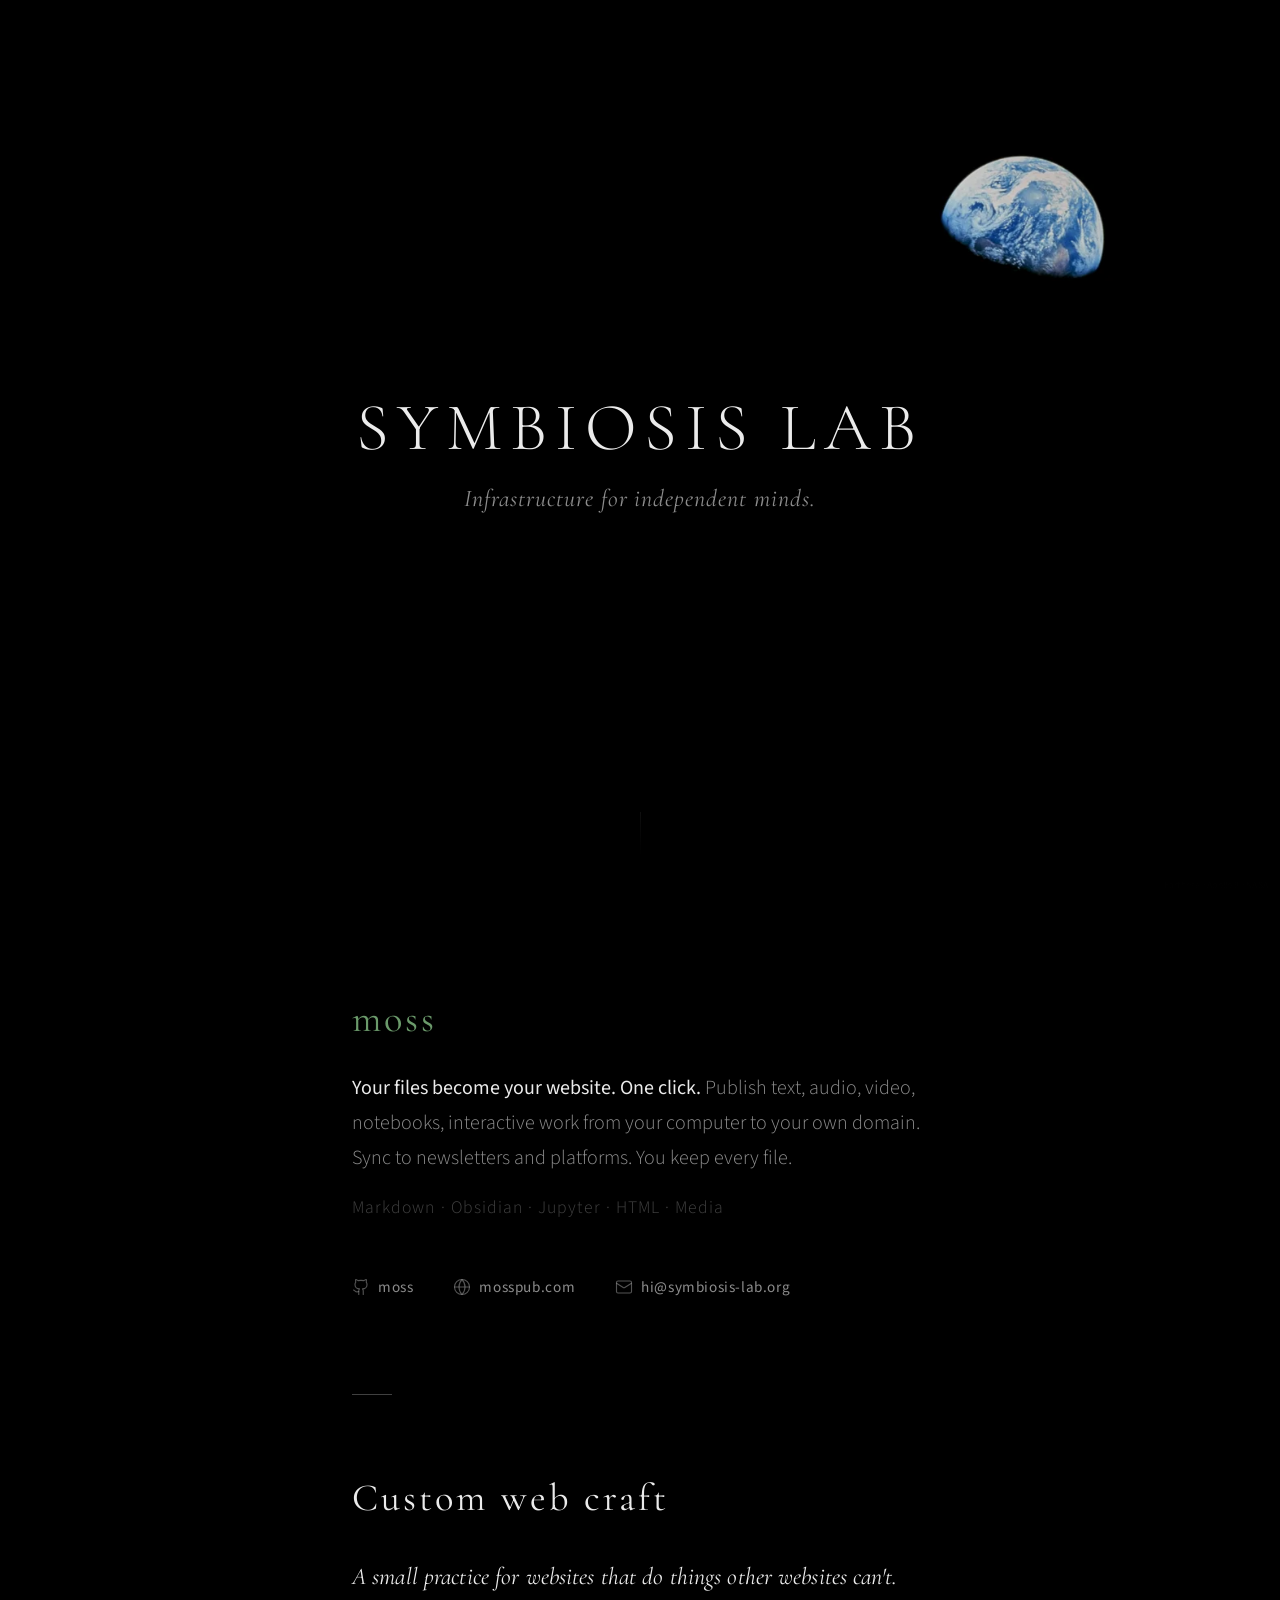
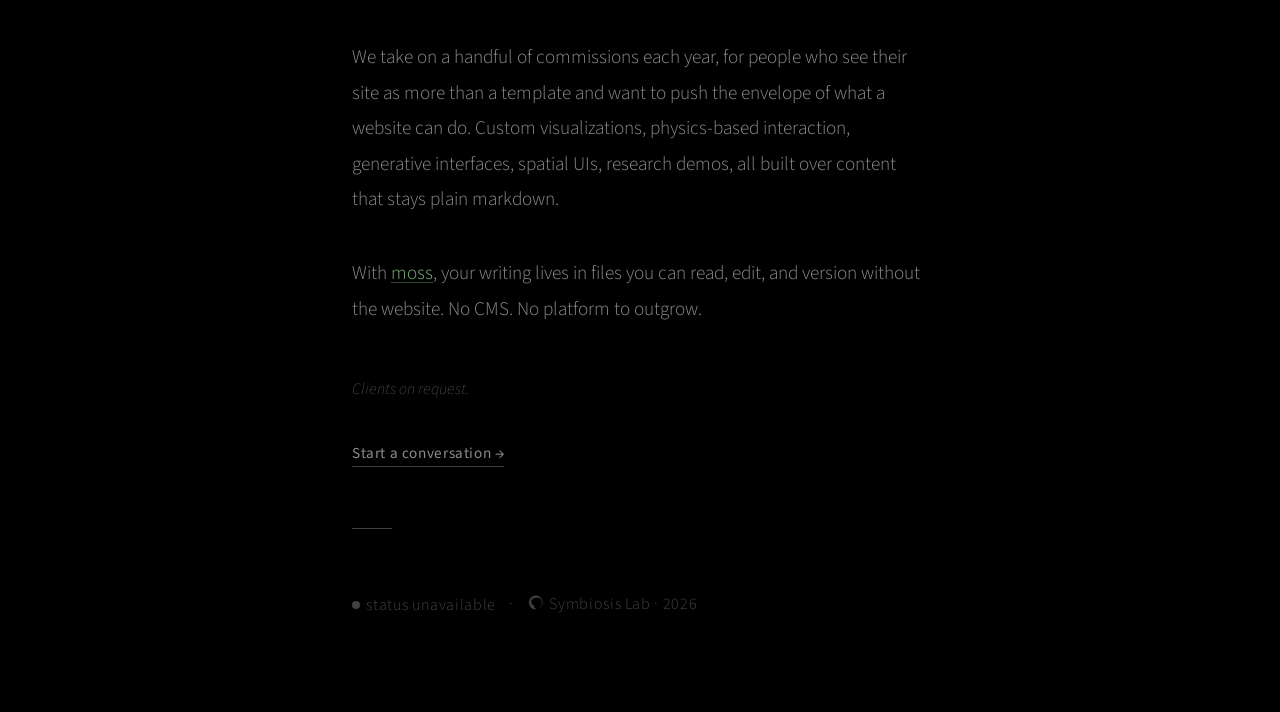
==== commit ccb9a75b: "Polish landing rhythm and rework status page as showcase Landing: - Make the custom-work lead an ita" ====
--- a/index.html
+++ b/index.html
@@ -265,7 +265,7 @@
     width: 40px;
     height: 1px;
     background: var(--color-white-faint);
-    margin: 4rem 0;
+    margin: 6rem 0 5rem;
     opacity: 0;
     transition: opacity 0.8s ease 0.5s;
   }
@@ -276,7 +276,7 @@
     font-size: 2.4rem;
     letter-spacing: 0.08em;
     color: var(--color-white);
-    margin-bottom: 1.8rem;
+    margin-bottom: 2.4rem;
     opacity: 0;
     transform: translateY(24px);
     transition: opacity 0.8s ease 0.55s, transform 0.8s ease 0.55s;
@@ -285,13 +285,28 @@
   .work-desc {
     font-family: var(--font-body);
     font-weight: 300;
-    font-size: 1.25rem;
-    line-height: 1.75;
+    font-size: 1.2rem;
+    line-height: 1.85;
     color: var(--color-white-dim);
-    margin-bottom: 1.2rem;
+    margin-bottom: 2.4rem;
     opacity: 0;
     transform: translateY(24px);
     transition: opacity 0.8s ease 0.7s, transform 0.8s ease 0.7s;
+  }
+
+  .work-desc.last {
+    margin-bottom: 3.2rem;
+  }
+
+  .work-desc.lead {
+    font-family: var(--font-display);
+    font-weight: 400;
+    font-style: italic;
+    font-size: 1.5rem;
+    line-height: 1.5;
+    letter-spacing: 0.005em;
+    color: var(--color-white);
+    margin-bottom: 2.8rem;
   }
 
   .work-desc strong {
@@ -300,14 +315,13 @@
   }
 
   .work-desc .inline-link {
-    color: inherit;
+    color: var(--color-moss-bright);
     text-decoration: underline;
-    text-decoration-color: rgba(255,255,255,0.2);
+    text-decoration-color: var(--color-moss-dim);
     text-underline-offset: 3px;
     transition: text-decoration-color 0.25s ease, color 0.25s ease;
   }
   .work-desc .inline-link:hover {
-    color: var(--color-moss-bright);
     text-decoration-color: var(--color-moss-bright);
   }
 
@@ -317,7 +331,7 @@
     font-style: italic;
     font-size: 1rem;
     color: var(--color-white-faint);
-    margin-bottom: 2rem;
+    margin-bottom: 2.6rem;
     opacity: 0;
     transform: translateY(24px);
     transition: opacity 0.8s ease 0.85s, transform 0.8s ease 0.85s;
@@ -535,16 +549,21 @@
 
       <h2 class="work-name">Custom web craft</h2>
 
+      <p class="work-desc lead">
+        A small practice for websites that do things other websites can't.
+      </p>
+
       <p class="work-desc">
-        <strong>A small practice for content-heavy websites that do things other websites can't.</strong>
-        We take on a handful of commissions each year, for people who update their site
-        often and treat it as an instrument rather than a template. Custom visualizations,
-        physics-based interaction, generative interfaces, spatial UIs, research demos,
-        all built over content that stays plain markdown. With
-        <a class="inline-link" href="https://github.com/Symbiosis-Lab/moss-releases">moss</a>,
-        your writing lives in files you can read, edit, and version without the website;
-        presentation lives in code. The two never get tangled. No CMS. No platform to
-        outgrow. No prose baked into HTML. AI-hackable, human-readable.
+        We take on a handful of commissions each year, for people who see their site
+        as more than a template and want to push the envelope of what a website can do.
+        Custom visualizations, physics-based interaction, generative interfaces, spatial UIs,
+        research demos, all built over content that stays plain markdown.
+      </p>
+
+      <p class="work-desc last">
+        With <a class="inline-link" href="https://github.com/Symbiosis-Lab/moss-releases">moss</a>,
+        your writing lives in files you can read, edit, and version without the website.
+        No CMS. No platform to outgrow.
       </p>
 
       <p class="work-clients">Clients on request.</p>
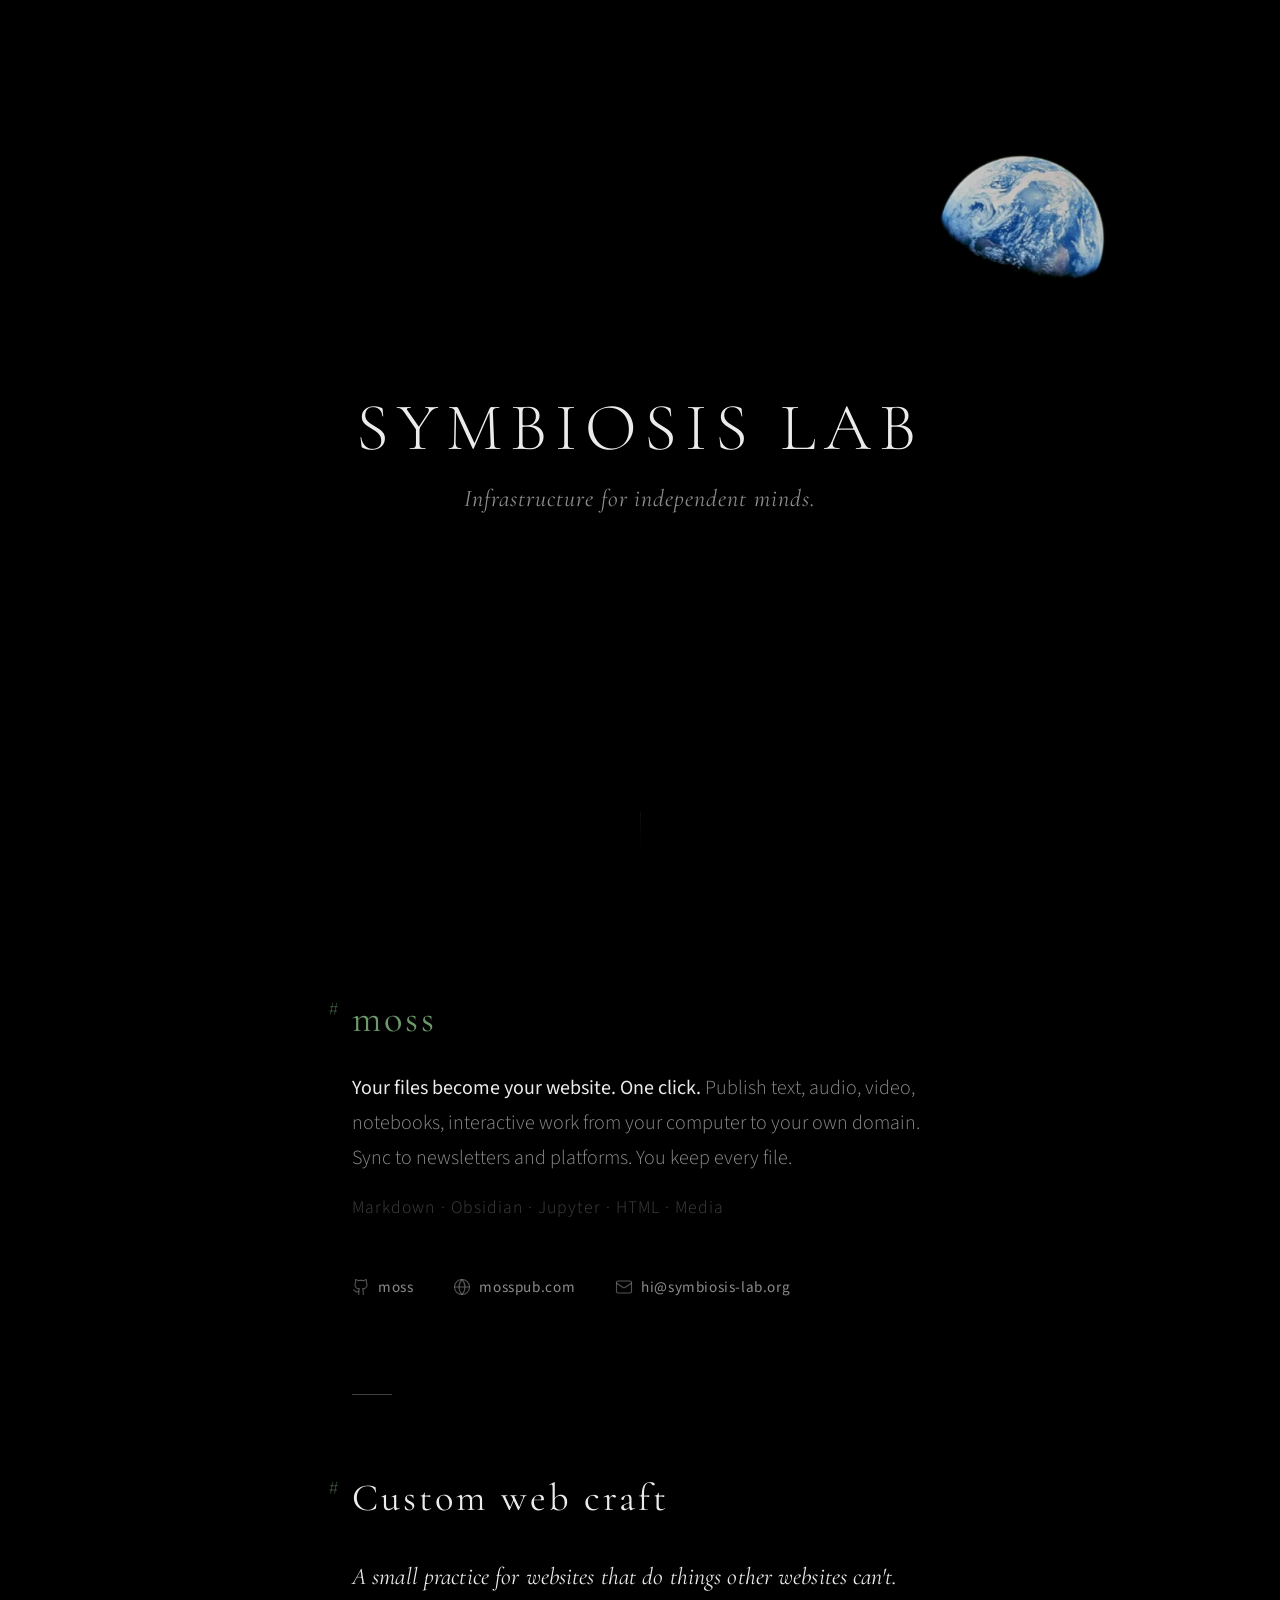
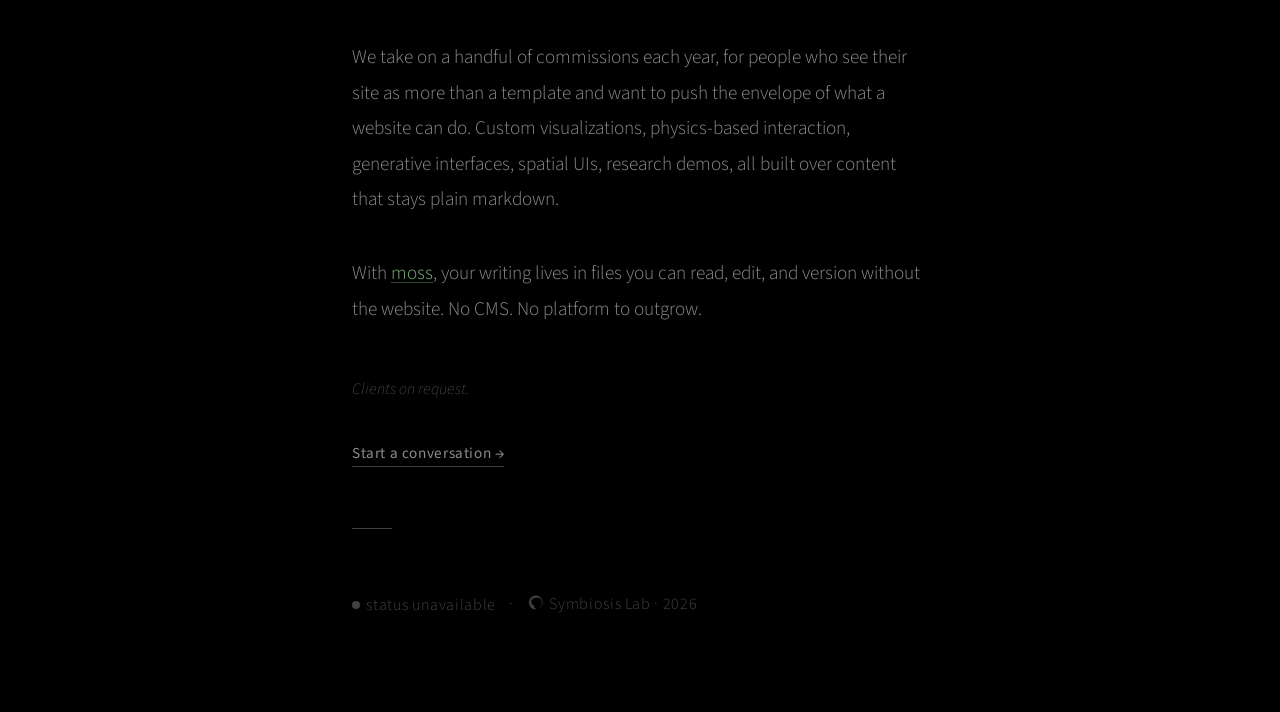
==== commit ff1a199c: "Add shareable section anchors to moss and Custom web craft headings Hanging # link on wide viewports" ====
--- a/index.html
+++ b/index.html
@@ -186,6 +186,8 @@
     letter-spacing: 0.08em;
     color: var(--color-moss);
     margin-bottom: 1.8rem;
+    position: relative;
+    scroll-margin-top: 2rem;
     opacity: 0;
     transform: translateY(24px);
     transition: opacity 0.8s ease, transform 0.8s ease;
@@ -277,9 +279,41 @@
     letter-spacing: 0.08em;
     color: var(--color-white);
     margin-bottom: 2.4rem;
+    position: relative;
+    scroll-margin-top: 2rem;
     opacity: 0;
     transform: translateY(24px);
     transition: opacity 0.8s ease 0.55s, transform 0.8s ease 0.55s;
+  }
+
+  .heading-anchor {
+    display: inline-block;
+    margin-right: 0.35em;
+    font-family: var(--font-display);
+    font-size: 0.55em;
+    font-weight: 400;
+    letter-spacing: 0;
+    line-height: 1;
+    vertical-align: 0.45em;
+    color: var(--color-moss-dim);
+    text-decoration: none;
+    transition: color 0.25s ease;
+  }
+
+  .heading-anchor:hover,
+  .heading-anchor:focus-visible {
+    color: var(--color-moss-bright);
+    outline: none;
+  }
+
+  @media (min-width: 760px) {
+    .heading-anchor {
+      position: absolute;
+      right: 100%;
+      top: 0;
+      margin-right: 0.6em;
+      vertical-align: baseline;
+    }
   }
 
   .work-desc {
@@ -517,7 +551,9 @@
   <section class="content" id="content">
     <div class="content-inner" id="contentInner">
 
-      <h2 class="moss-name">moss</h2>
+      <h2 id="moss" class="moss-name">
+        <a class="heading-anchor" href="#moss" aria-label="Link to section: moss">#</a>moss
+      </h2>
 
       <p class="moss-desc">
         <strong>Your files become your website. One click.</strong>
@@ -547,7 +583,9 @@
 
       <div class="work-separator"></div>
 
-      <h2 class="work-name">Custom web craft</h2>
+      <h2 id="custom-web-craft" class="work-name">
+        <a class="heading-anchor" href="#custom-web-craft" aria-label="Link to section: Custom web craft">#</a>Custom web craft
+      </h2>
 
       <p class="work-desc lead">
         A small practice for websites that do things other websites can't.
